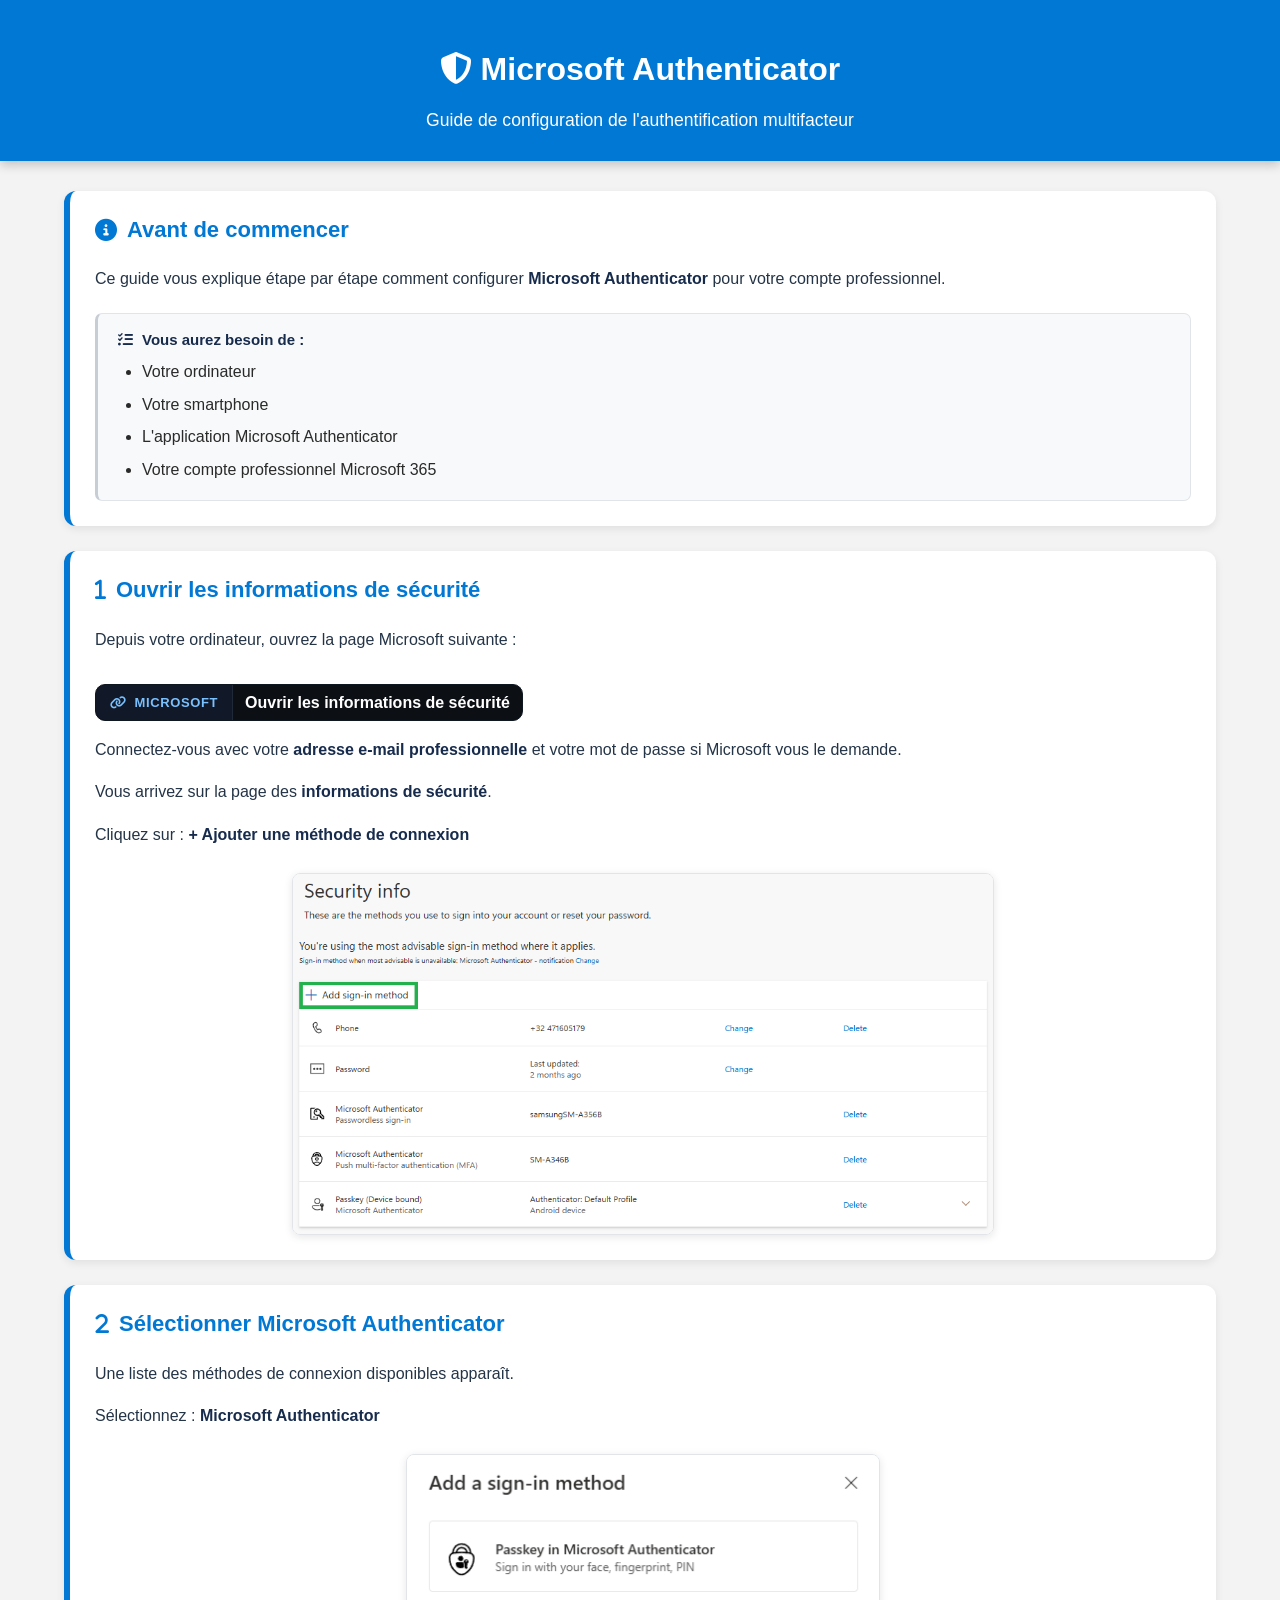
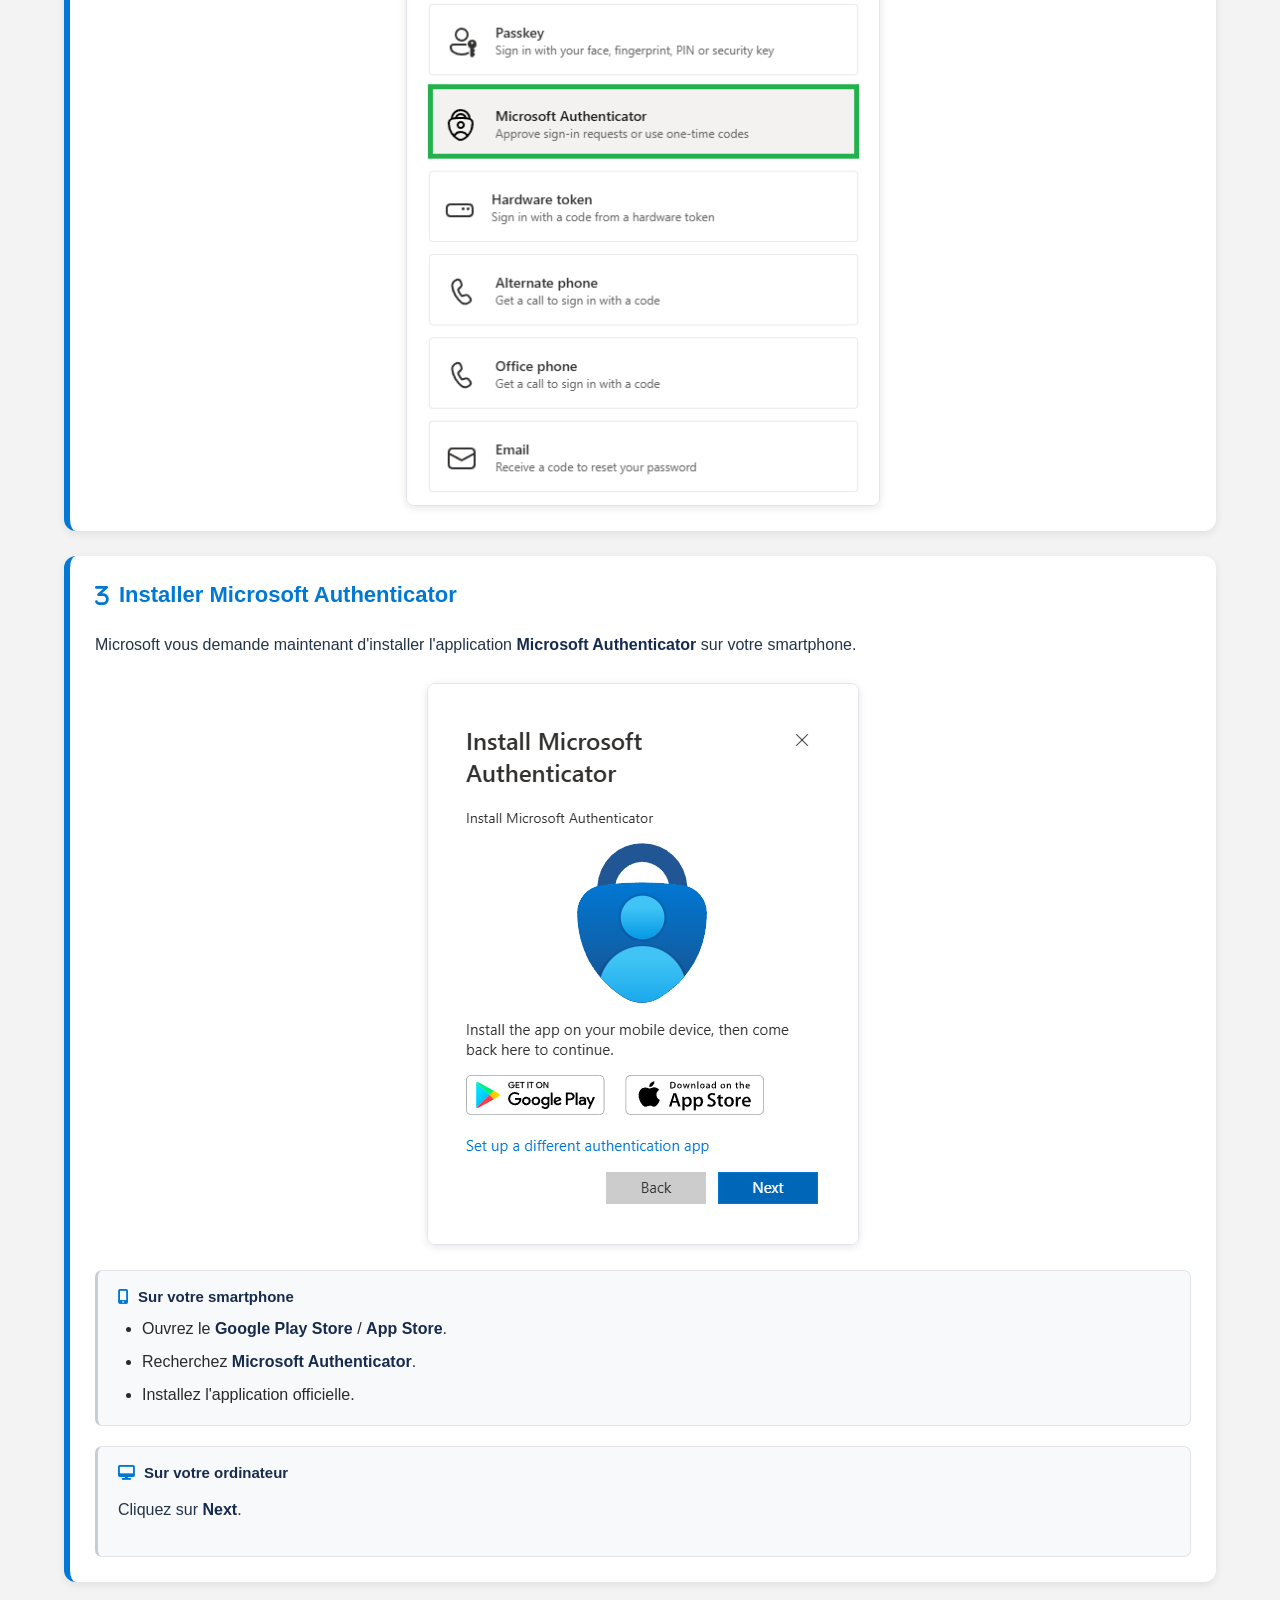
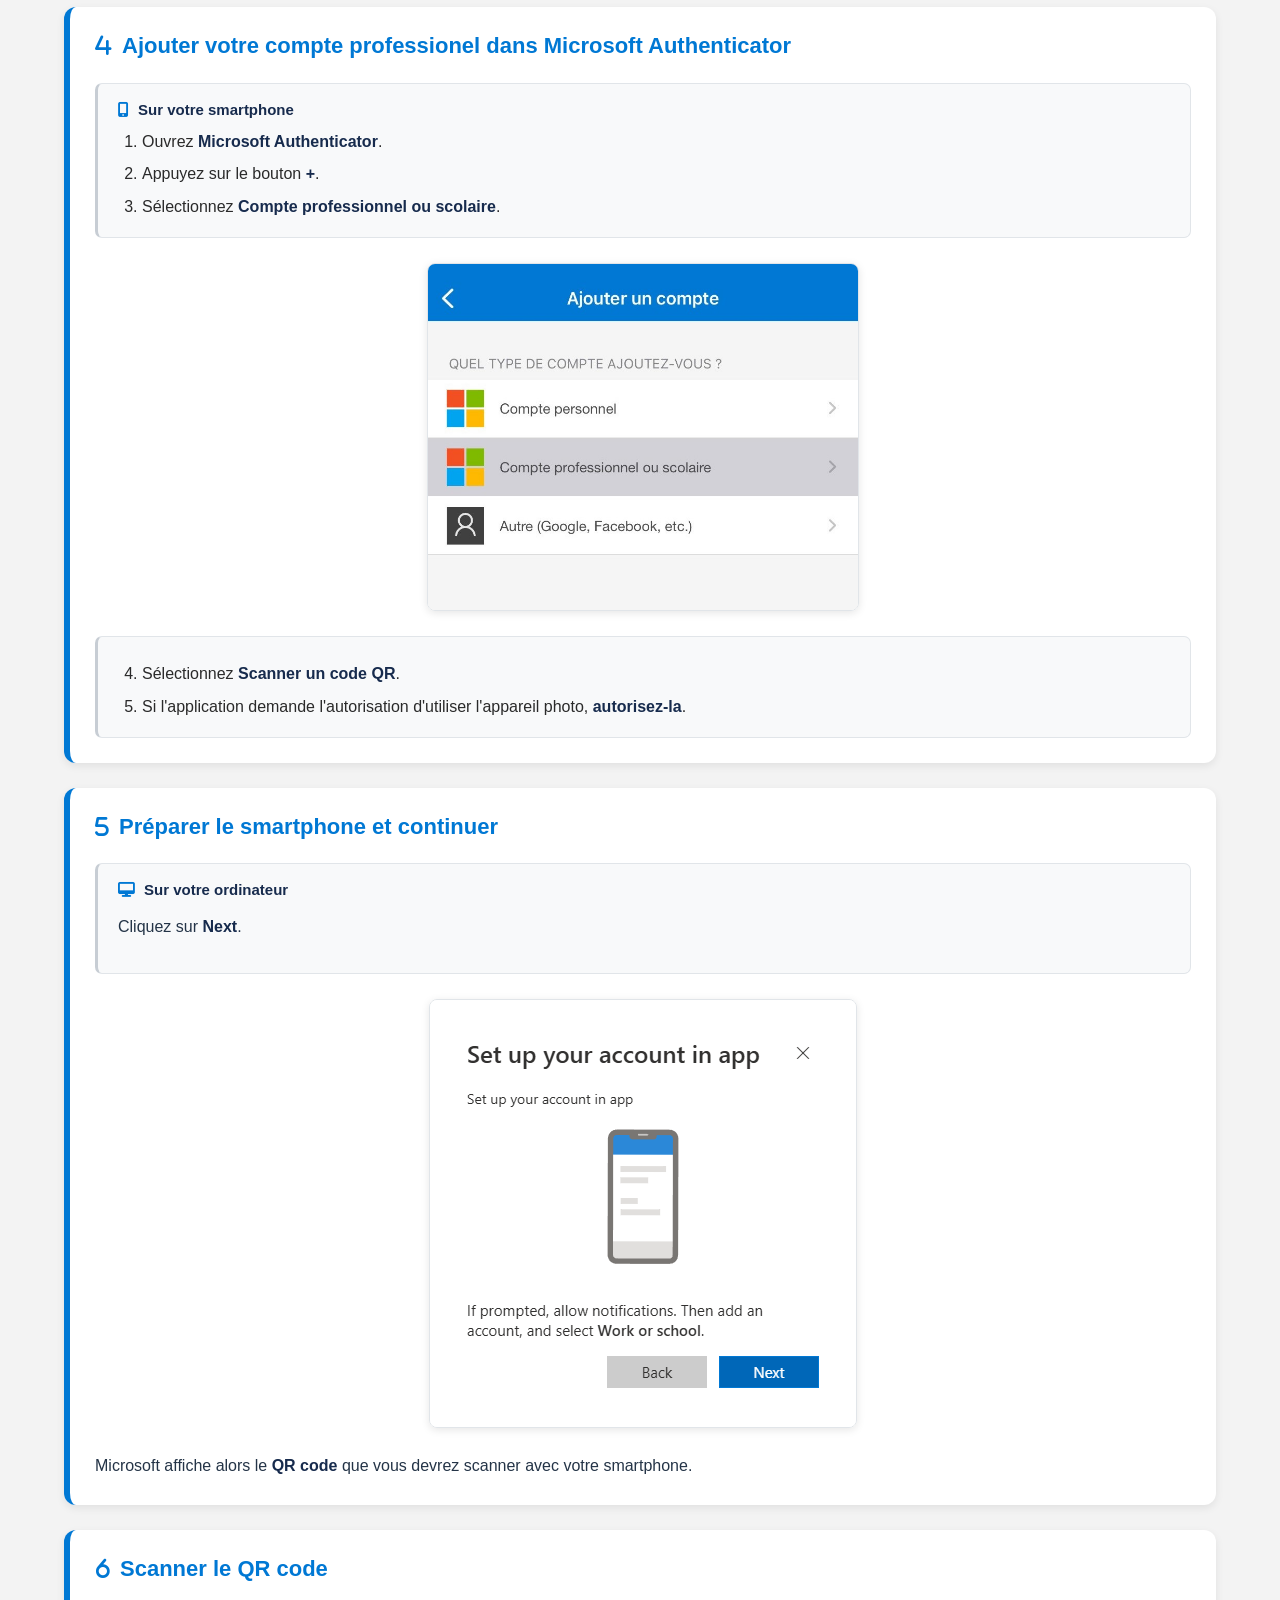
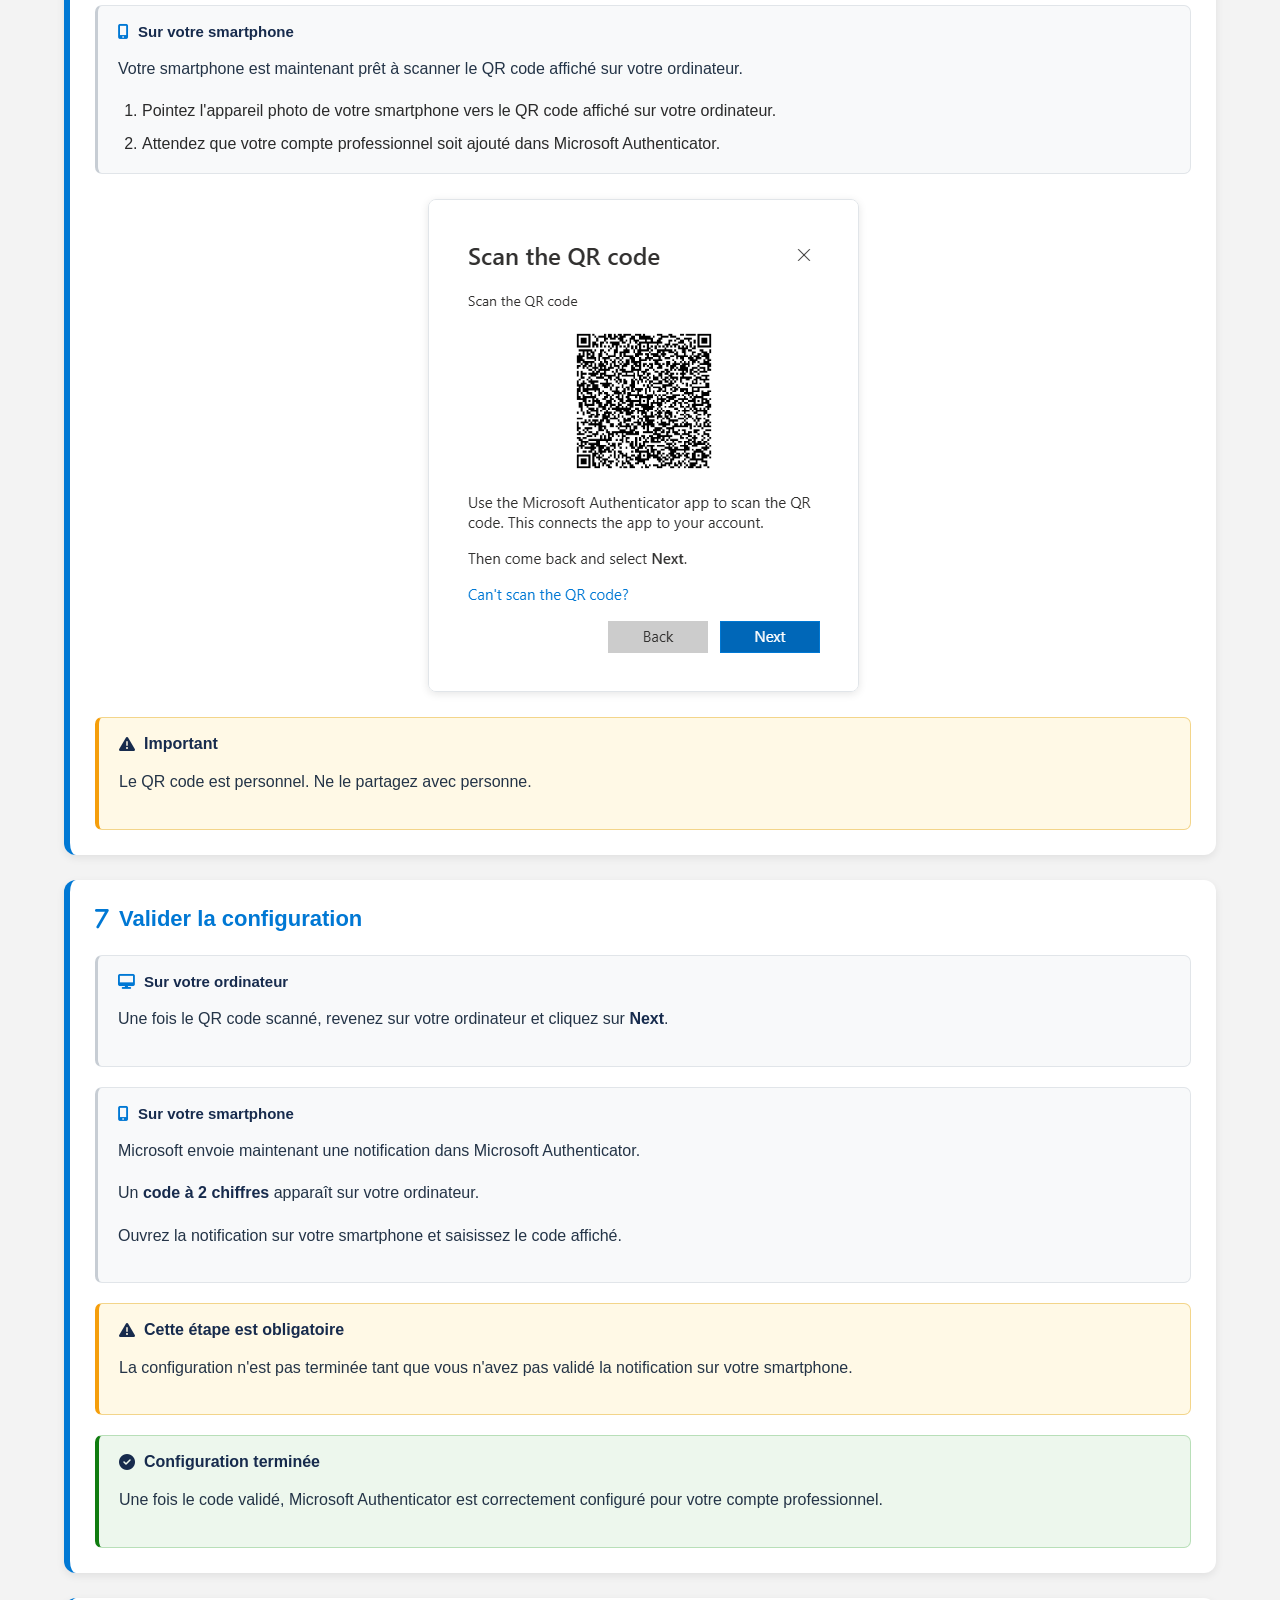
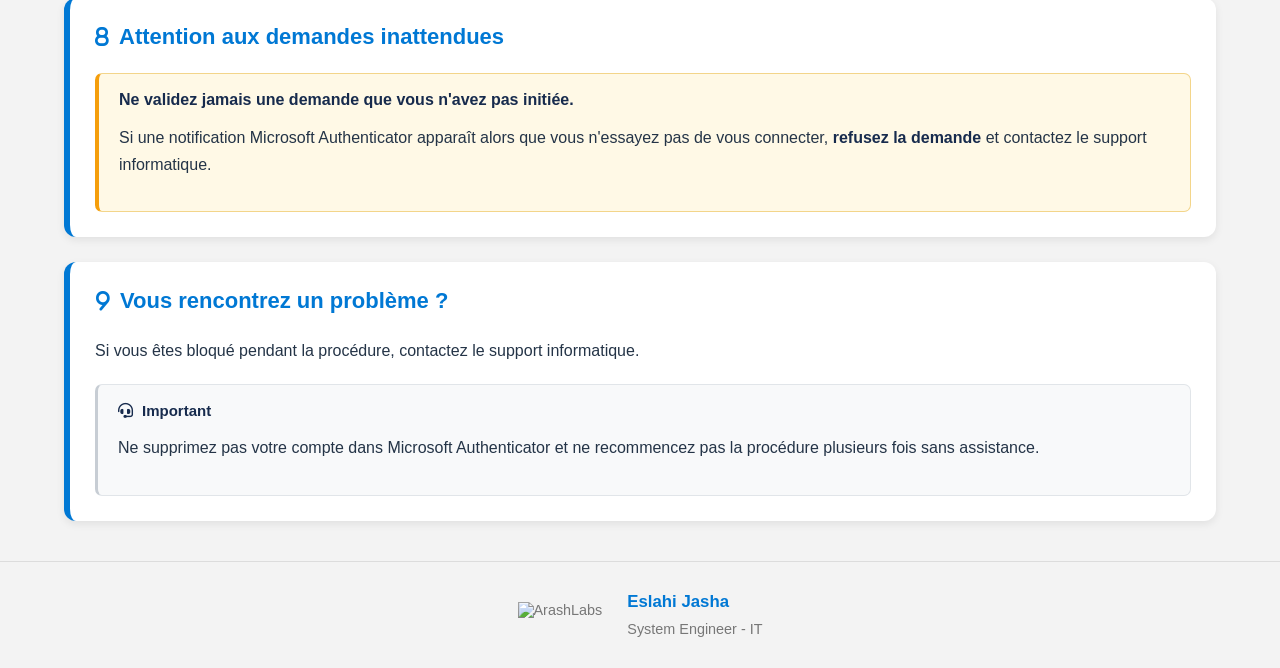
==== microsoft-authenticator/index.html @ 2f85e618 "add microsoft authenticator tutorial" ====
<!DOCTYPE html>
<html lang="fr">

<head>

    <meta charset="UTF-8">
    <meta name="viewport" content="width=device-width, initial-scale=1.0">

    <title>Activer Microsoft Authenticator - ArashLabs Tutorials</title>

    <link rel="icon" type="image/x-icon" href="../favicon.ico">

    <!-- CSS principal situé dans le dossier parent -->
    <link rel="stylesheet" href="../style.css">

    <!-- CSS spécifique à ce tutoriel -->
    <link rel="stylesheet" href="authenticator.css">

    <!-- Font Awesome -->
    <link rel="stylesheet"
          href="https://cdnjs.cloudflare.com/ajax/libs/font-awesome/6.5.2/css/all.min.css">

</head>


<body class="authenticator-page">


<header>

    <h1>
        <i class="fa-solid fa-shield-halved"></i>
        Microsoft Authenticator
    </h1>

    <div class="subtitle">
        Guide de configuration de l'authentification multifacteur
    </div>

</header>


<div class="container">


    <!-- =====================================================
         INTRODUCTION
         ===================================================== -->

    <div class="section">

        <h2>
            <i class="fa-solid fa-circle-info"></i>
            Avant de commencer
        </h2>

        <p>
            Ce guide vous explique étape par étape comment configurer
            <strong>Microsoft Authenticator</strong> pour votre compte
            professionnel.
        </p>

        <div class="info-box">

            <strong>
                <i class="fa-solid fa-list-check"></i>
                Vous aurez besoin de :
            </strong>

            <ul>

                <li>
                    Votre ordinateur
                </li>

                <li>
                    Votre smartphone
                </li>

                <li>
                    L'application Microsoft Authenticator
                </li>

                <li>
                    Votre compte professionnel Microsoft 365
                </li>

            </ul>

        </div>

    </div>


    <!-- =====================================================
         ETAPE 1
         ===================================================== -->

    <div class="section">

        <h2>
            <i class="fa-solid fa-1"></i>
            Ouvrir les informations de sécurité
        </h2>

        <p>
            Depuis votre ordinateur, ouvrez la page Microsoft suivante :
        </p>

        <div class="link-block">

            <div class="link-label">

                <i class="fa-solid fa-link"></i>
                Microsoft

            </div>

            <div class="link-content">

                <a href="https://mysignins.microsoft.com/security-info"
                   target="_blank"
                   rel="noopener noreferrer">

                    <strong>
                        Ouvrir les informations de sécurité
                    </strong>

                </a>

            </div>

        </div>

        <p>
            Connectez-vous avec votre
            <strong>adresse e-mail professionnelle</strong>
            et votre mot de passe si Microsoft vous le demande.
        </p>

        <p>
            Vous arrivez sur la page des
            <strong>informations de sécurité</strong>.
        </p>

        <p>
            Cliquez sur :
            <strong>+ Ajouter une méthode de connexion</strong>
        </p>

        <img
            src="assets/add-sign-in-method.png"
            class="tuto-image tuto-image-wide"
            alt="Page des informations de sécurité Microsoft">

    </div>


    <!-- =====================================================
         ETAPE 2
         ===================================================== -->

    <div class="section">

        <h2>
            <i class="fa-solid fa-2"></i>
            Sélectionner Microsoft Authenticator
        </h2>

        <p>
            Une liste des méthodes de connexion disponibles apparaît.
        </p>

        <p>
            Sélectionnez :
            <strong>Microsoft Authenticator</strong>
        </p>

        <img
            src="assets/choose-add-sign-in-method.png"
            class="tuto-image"
            alt="Choix de Microsoft Authenticator">

    </div>


    <!-- =====================================================
         ETAPE 3
         ===================================================== -->

    <div class="section">

        <h2>
            <i class="fa-solid fa-3"></i>
            Installer Microsoft Authenticator
        </h2>

        <p>
            Microsoft vous demande maintenant d'installer
            l'application <strong>Microsoft Authenticator</strong>
            sur votre smartphone.
        </p>

        <img
            src="assets/install-microsoft-authenticator.png"
            class="tuto-image"
            alt="Installation de Microsoft Authenticator">

        <div class="info-box">

            <strong>
                <i class="fa-solid fa-mobile-screen-button"></i>
                Sur votre smartphone
            </strong>

            <ul>

                <li>
                    Ouvrez le <strong>Google Play Store</strong> / <strong>App Store</strong>.
                </li>

                <li>
                    Recherchez <strong>Microsoft Authenticator</strong>.
                </li>

                <li>
                    Installez l'application officielle.
                </li>

            </ul>

        </div>

        <div class="info-box">

            <strong>
                <i class="fa-solid fa-desktop"></i>
                Sur votre ordinateur
            </strong>

            <p>
                Cliquez sur <strong>Next</strong>.
            </p>

        </div>

    </div>


    <!-- =====================================================
         ETAPE 4
         ===================================================== -->

    <div class="section">

        <h2>
            <i class="fa-solid fa-4"></i>
            Ajouter votre compte professionel dans Microsoft Authenticator
        </h2>


        <div class="info-box">

            <strong>
                <i class="fa-solid fa-mobile-screen-button"></i>
                Sur votre smartphone
            </strong>

            <ol>

                <li>
                    Ouvrez <strong>Microsoft Authenticator</strong>.
                </li>

                <li>
                    Appuyez sur le bouton <strong>+</strong>.
                </li>

                <li>
                    Sélectionnez
                    <strong>Compte professionnel ou scolaire</strong>.
                </li>

            </ol>

        </div>


        <img
            src="assets/add-account.png"
            class="tuto-image tuto-image-account"
            alt="Ajouter un compte dans Microsoft Authenticator">


        <div class="info-box">

            <ol start="4">

                <li>
                    Sélectionnez
                    <strong>Scanner un code QR</strong>.
                </li>

                <li>
                    Si l'application demande l'autorisation d'utiliser
                    l'appareil photo, <strong>autorisez-la</strong>.
                </li>

            </ol>

        </div>

    </div>


    <!-- =====================================================
         ETAPE 5
         ===================================================== -->

    <div class="section">

        <h2>
            <i class="fa-solid fa-5"></i>
            Préparer le smartphone et continuer
        </h2>


        <div class="info-box">

            <strong>
                <i class="fa-solid fa-desktop"></i>
                Sur votre ordinateur
            </strong>

            <p>
                Cliquez sur <strong>Next</strong>.
            </p>

        </div>


        <img
            src="assets/setup-your-account-in-app.png"
            class="tuto-image"
            alt="Préparation du compte dans Microsoft Authenticator">

<p>
                Microsoft affiche alors le
                <strong>QR code</strong> que vous devrez scanner
                avec votre smartphone.
            </p>
        

    </div>


    <!-- =====================================================
         ETAPE 6
         ===================================================== -->

    <div class="section">

        <h2>
            <i class="fa-solid fa-6"></i>
            Scanner le QR code
        </h2>


        <div class="info-box">

            <strong>
                <i class="fa-solid fa-mobile-screen-button"></i>
                Sur votre smartphone
            </strong>

            <p>
                Votre smartphone est maintenant prêt à scanner le
                QR code affiché sur votre ordinateur.
            </p>

            <ol>

                <li>
                    Pointez l'appareil photo de votre smartphone vers
                    le QR code affiché sur votre ordinateur.
                </li>

                <li>
                    Attendez que votre compte professionnel soit ajouté
                    dans Microsoft Authenticator.
                </li>

            </ol>

        </div>


        <img
            src="assets/scan-qr-code.png"
            class="tuto-image"
            alt="Scanner le QR code avec Microsoft Authenticator">


        <div class="warning-box">

            <strong>
                <i class="fa-solid fa-triangle-exclamation"></i>
                Important
            </strong>

            <p>
                Le QR code est personnel. Ne le partagez avec personne.
            </p>

        </div>

    </div>


    <!-- =====================================================
         ETAPE 7
         ===================================================== -->

    <div class="section">

        <h2>
            <i class="fa-solid fa-7"></i>
            Valider la configuration
        </h2>


        <div class="info-box">

            <strong>
                <i class="fa-solid fa-desktop"></i>
                Sur votre ordinateur
            </strong>

            <p>
                Une fois le QR code scanné, revenez sur votre ordinateur
                et cliquez sur <strong>Next</strong>.
            </p>

        </div>


        <div class="info-box">

            <strong>
                <i class="fa-solid fa-mobile-screen-button"></i>
                Sur votre smartphone
            </strong>

            <p>
                Microsoft envoie maintenant une notification
                dans Microsoft Authenticator.
            </p>

            <p>
                Un <strong>code à 2 chiffres</strong> apparaît sur
                votre ordinateur.
            </p>

            <p>
                Ouvrez la notification sur votre smartphone et
                saisissez le code affiché.
            </p>

        </div>


        <div class="warning-box">

            <strong>
                <i class="fa-solid fa-triangle-exclamation"></i>
                Cette étape est obligatoire
            </strong>

            <p>
                La configuration n'est pas terminée tant que vous
                n'avez pas validé la notification sur votre smartphone.
            </p>

        </div>


        <div class="success-box">

            <strong>
                <i class="fa-solid fa-circle-check"></i>
                Configuration terminée
            </strong>

            <p>
                Une fois le code validé, Microsoft Authenticator est
                correctement configuré pour votre compte professionnel.
            </p>

        </div>

    </div>


    <!-- =====================================================
         ETAPE 8
         ===================================================== -->

    <div class="section">

        <h2>
            <i class="fa-solid fa-8"></i>
            Attention aux demandes inattendues
        </h2>

        <div class="warning-box">

            <strong>
                Ne validez jamais une demande que vous n'avez pas initiée.
            </strong>

            <p>
                Si une notification Microsoft Authenticator apparaît
                alors que vous n'essayez pas de vous connecter,
                <strong>refusez la demande</strong> et contactez
                le support informatique.
            </p>

        </div>

    </div>


    <!-- =====================================================
         ETAPE 9
         ===================================================== -->

    <div class="section">

        <h2>
            <i class="fa-solid fa-9"></i>
            Vous rencontrez un problème ?
        </h2>

        <p>
            Si vous êtes bloqué pendant la procédure, contactez
            le support informatique.
        </p>

        <div class="info-box">

            <strong>
                <i class="fa-solid fa-headset"></i>
                Important
            </strong>

            <p>
                Ne supprimez pas votre compte dans Microsoft Authenticator
                et ne recommencez pas la procédure plusieurs fois sans
                assistance.
            </p>

        </div>

    </div>


</div>


<!-- =====================================================
     FOOTER
     ===================================================== -->

<footer class="footer-orbid">

    <div class="footer-content">

        <img
            src="../../arashlabs.png"
            class="footer-logo"
            alt="ArashLabs">

        <div class="footer-right">

            <div class="footer-name">
                <strong>Eslahi Jasha</strong>
            </div>

            <div>
                System Engineer - IT
            </div>

        </div>

    </div>

</footer>


<!-- JS situé dans le dossier parent -->
<script src="../theme.js"></script>

</body>

</html>
---- style.css ----
:root{
    --bg: #0f172a;
    --surface: #1e293b;
    --surface-hover: #334155;
    --text: #f8fafc;
    --text-secondary: #cbd5e1;
    --border: #475569;
    --accent: #3b82f6;
}

[data-theme="light"]{
    --bg: #f8fafc;
    --surface: #ffffff;
    --surface-hover: #f1f5f9;
    --text: #0f172a;
    --text-secondary: #475569;
    --border: #cbd5e1;
    --accent: #2563eb;
}

body{
    background: var(--bg);
    color: var(--text);
}

.card{
    background: var(--surface);
    border: 1px solid var(--border);
}

.card:hover{
    background: var(--surface-hover);
}

p{
    color: var(--text-secondary);
}

.theme-toggle{
    position: fixed;
    top: 20px;
    right: 20px;
    width: 50px;
    height: 50px;
    border-radius: 50%;
    border: 1px solid var(--border);
    background: var(--surface);
    color: var(--text);
    cursor: pointer;
    z-index: 9999;
    font-size: 20px;
}

/* ============================================================
   ✅ BASE LAYOUT (TON CODE D'ORIGINE – NON MODIFIÉ)
   ============================================================ */

body {
    margin: 0;
    background: #f3f3f3;
    font-family: 'Segoe UI', Tahoma, sans-serif;
    color: #2a2a2a;
}

header {
    background: #0078D4;
    padding: 30px;
    color: white;
    text-align: center;
    box-shadow: 0 4px 10px rgba(0,0,0,0.2);
}

.subtitle {
    font-size: 1.1rem;
    margin-top: 10px;
}

.container {
    width: 90%;
    max-width: 1200px;
    margin: 30px auto;
}

.section {
    background: white;
    border-radius: 12px;
    padding: 25px;
    margin-bottom: 25px;
    box-shadow: 0 3px 8px rgba(0,0,0,0.08);
    border-left: 6px solid #0078D4;
}

.section h2 {
    font-size: 1.5rem;
    margin-top: 0;
    color: #0078D4;
    display: flex;
    align-items: center;
}

.section h2 i {
    margin-right: 10px;
}

.action-bar {
    display: flex;
    gap: 15px;
    margin-bottom: 25px;
}

.btn {
    padding: 12px 20px;
    border-radius: 6px;
    cursor: pointer;
    border: none;
    font-size: 1rem;
    display: flex;
    align-items: center;
    gap: 8px;
}

.btn.primary {
    background: #0078D4;
    color: white;
}

.btn.secondary {
    background: #ddd;
    color: #333;
}

#clientNameError {
    color: #c62828;
    font-weight: bold;
    display: none;
    margin-top: 8px;
}

#stafferNameError {
    color: #c62828;
    font-weight: bold;
    display: none;
    margin-top: 8px;
}

.form-input {
    padding: 10px;
    width: 100%;
    max-width: 350px;
    margin-top: 8px;
    font-size: 1rem;
    border-radius: 6px;
    border: 1px solid #aaa;
    box-sizing: border-box;
}


footer {
    text-align: center;
    padding: 20px;
    color: #777;
    font-size: .9rem;
}

.section label {
    display: block;
    margin-top: 15px;
}


/* ============================================================
   ✅ TITRES DES COLONNES – OK / WARNING / NOK
   ============================================================ */

.column-header {
    display: grid;
    grid-template-columns: 1fr 90px 90px 90px;
    padding: 10px 0;
    font-weight: bold;
    color: #0078D4;
    margin-bottom: 10px;
}

/* CHECK */
.column-header .col-item {
    text-align: left;
    padding-left: 5px;
}

/* OK */
.column-header .col-done {
    text-align: center;
}

/* WARNING */
.column-header .col-warning {
    text-align: center;
    color: #f9a825;
    font-size: 1.1rem;
}

/* NOK */
.column-header .col-not {
    text-align: center;
}

/* ============================================================
   ✅ CHECK LABEL – TUTO LINK (FLUENT / AZURE STYLE)
   ============================================================ */

.item-tuto {
    color: inherit;              
    text-decoration: none;       
    cursor: default;             
    position: relative;
    transition: color 0.15s ease;
    user-select: none;
}

/* Hover discret (découverte) */
.item-row:hover .item-tuto {
    color: #0078D4;              
    cursor: pointer;
}

/* Indicateur subtil (ligne fine, pas un underline HTML) */
.item-tuto::after {
    content: "";
    position: absolute;
    left: 0;
    bottom: -2px;
    width: 0;
    height: 2px;
    background: #0078D4;
    transition: width 0.2s ease;
}

.item-row:hover .item-tuto::after {
    width: 100%;
}

/* Focus clavier (accessibilité pro) */
.item-tuto:focus-visible {
    outline: none;
    box-shadow: 0 0 0 2px rgba(0,120,212,0.35);
    border-radius: 2px;
}

.item-tuto::before {
    content: "📚";
    font-size: 0.9em;
    margin-right: 6px;
    opacity: 0;
    transition: opacity 0.15s ease;
}

.item-row:hover .item-tuto::before {
    opacity: 0.6;
}

/* ============================================================
   ✅ STRUCTURE DES LIGNES / ITEMS
   ============================================================ */

.checklist {
    list-style: none;
    padding-left: 0;
    margin: 0;
}

.item-row {
    display: grid;
    grid-template-columns: 1fr 90px 90px 90px;
    align-items: center;
    padding: 8px 0;
    border-bottom: 1px solid #e5e5e5;
}

.item-row .choice {
    display: flex;
    justify-content: center; /* ✅ centre parfaitement la case dans sa colonne */
}

.item-label {
    font-size: 1rem;
    padding-right: 10px;
}


/* ============================================================
   ✅ STYLE DES CASES (DONE / NOT DONE / N/A)
   ============================================================ */

.item-choices {
    display: contents; /* permet de rester aligné en colonnes */
}

.choice {
    display: flex;
    justify-content: center;
}

.choice input {
    display: none;
}

/* La case visuelle */
.chk {
    width: 24px;
    height: 24px;
    display: flex;
    align-items: center;
    justify-content: center;
    border: 2px solid #666;
    border-radius: 6px;
    font-weight: bold;
    font-size: 1.2rem;
    color: transparent;
    cursor: pointer;
    transition: 0.15s;
}

/* ✅ DONE = VERT */
.chk.done {
    border-color: #2e7d3234;
}

input:checked + .done {
    background: #2e7d32;
    border-color: #2e7d32;
    color: white;
}
.done::before {
    content: "✓";
}

/* ( ! ) WARNING  */
.chk.warn {
    border-color: #f9a82536;
}
.chk.warn::before {
    content: "!";
}

/* ❌ NOT DONE = ROUGE */
.chk.notdone {
    border-color: #c6282827;
}

input:checked + .notdone {
    background: #c62828;
    border-color: #c62828;
    color: white;
}
.notdone::before {
    content: "✗";
}

/* ➖ N/A = GRIS */
input:checked + .na {
    background: #546e7a;
    border-color: #546e7a;
    color: white;
}
.na::before {
    content: "-";
}

/* Hover pro */
.chk:hover {
    border-color: #0078D4;
}



/* ACTIVE STATES */
input:checked + .warn {
    background: #f9a825;
    border-color: #f9a825;
    color: white;
}

/* scale letter when active */
input:checked + .chk {
    font-size: 1.4rem;
}

/* ============================================================
   ✅ VIRTUAL MACHINES – REWRITE CLEAN & ALIGNÉ
   ============================================================ */

.vm-table {
    margin-top: 15px;
}

/* ===== GRID COMMUN (HEADER + ROWS) ===== */
.vm-header,
.vm-row {
    display: grid;
    grid-template-columns: 50px 180px repeat(7, 1fr);
    align-items: center;
}

/* ===== HEADER ===== */
.vm-header {
    background: #0078D4;
    color: #fff;
    font-weight: bold;
    padding: 12px 0;
    border-radius: 6px;
    text-align: center;
}

/* cellules header */
.vm-header > .vm-col {
    display: flex;
    align-items: center;
    justify-content: center;
}

.vm-header .vm-col.vm-name {
    justify-content: flex-start;
    padding-left: 12px;
}

/* ===== ROW ===== */
.vm-row {
    padding: 10px 0;
    border-bottom: 1px solid #e5e5e5;
}

/* force TOUTES les cellules row à s’aligner pareil */
.vm-row > div {
    display: flex;
    align-items: center;
    justify-content: center;
}

/* ===== ACTIONS ===== */
.vm-actions {
    justify-content: center;
}

.vm-delete {
    display: flex;
    align-items: center;
    justify-content: center;
    color: #c62828;
    cursor: pointer;
    opacity: 0.6;
    line-height: 1;
}

.vm-delete:hover {
    opacity: 1;
}

/* ===== VM NAME ===== */
.vm-name {
    justify-content: flex-start;
    padding-left: 12px;
    font-weight: 500;
}

.vm-name-input {
    height: 32px;
    width: 100%;
    max-width: 160px;
    padding: 6px 8px;
    font-size: 0.95rem;
    border-radius: 6px;
    border: 1px solid #aaa;
    box-sizing: border-box;
    margin: 0;
    line-height: normal;
    vertical-align: middle;
}

.vm-name-input:focus {
    outline: none;
    border-color: #0078D4;
    box-shadow: 0 0 0 1px rgba(0,120,212,0.4);
}

/* ===== CELLS (CHECKS) ===== */
.vm-cells {
    display: flex;
    align-items: center;
    justify-content: center;
    gap: 10px;
}

.vm-cells input {
    display: none;
}

.vm-name-input:invalid {
    border-color: #c62828;
    box-shadow: 0 0 0 2px rgba(198,40,40,0.25);
}

/* ============================================================
   ✅ BUTTON HOVER – MICROSOFT FLUENT STYLE (2026)
   ============================================================ */

.btn {
    transition:
        background-color 0.2s ease,
        box-shadow 0.2s ease,
        transform 0.15s ease,
        filter 0.15s ease;
}

/* ===== PRIMARY BUTTON ===== */
.btn.primary:hover {
    background: #1084e8; /* bleu Microsoft plus clair */
    box-shadow: 0 6px 16px rgba(0, 120, 212, 0.35);
    transform: translateY(-1px);
}

.btn.primary:active {
    transform: translateY(0);
    box-shadow: 0 3px 8px rgba(0, 120, 212, 0.3);
    filter: brightness(0.95);
}

/* ===== SECONDARY BUTTONS ===== */
.btn.secondary:hover {
    background: #e6e6e6;
    box-shadow: 0 4px 12px rgba(0,0,0,0.15);
    transform: translateY(-1px);
}

.btn.secondary:active {
    transform: translateY(0);
    box-shadow: 0 2px 6px rgba(0,0,0,0.12);
    filter: brightness(0.97);
}

/* ===== ICON SMOOTH MOVE ===== */
.btn i {
    transition: transform 0.2s ease;
}

.btn:hover i {
    transform: translateY(-1px);
    backdrop-filter: blur(2px);
}

/* ===== ACCESSIBILITY / KEYBOARD ===== */
.btn:focus-visible {
    outline: none;
    box-shadow: 0 0 0 3px rgba(0,120,212,0.35);
}

/* ============================================================
   ✅ ENGINEER COMMENTS – TEXTAREA PROPRE & RÉACTIVE
   ============================================================ */


#comments {
    width: 100%;
    height: 200px;
    resize: vertical;
    max-width: 100%;
    box-sizing: border-box;
}

/* ============================================================
   ✅ MODE PRINT (PDF)
   ============================================================ */

@media print {

    body {
        background: white !important;
        -webkit-print-color-adjust: exact;
        color-adjust: exact;
    }

    .action-bar {
        display: none !important;
    }

    footer {
        position: relative;
        margin-top: 40px;
    }

    .section {
        page-break-inside: avoid;
    }

    #comments {
        overflow: visible !important;
        height: auto !important;
    }
}

/* ============================================================
   ✅ DATE – Fluent UI (Microsoft 365 / Windows 11 – 2026)
   ============================================================ */

/* Wrapper : alignement champ + action secondaire */
.date-wrapper {
    display: inline-flex;
    align-items: center;
    gap: 6px;
}

/* === Date input (natif, propre, Fluent) === */
.date-input {
    appearance: none;
    -webkit-appearance: none;

    font-family: "Segoe UI Variable", "Segoe UI", system-ui, sans-serif;
    font-size: 14px;
    line-height: 20px;

    height: 32px;
    padding: 0 10px;

    color: #1f1f1f;
    background-color: #ffffff;

    border: 1px solid #d1d1d1;
    border-radius: 6px;

    box-sizing: border-box;

    transition:
        background-color 120ms ease-out,
        border-color 120ms ease-out,
        box-shadow 120ms ease-out;
}

/* Hover — discret */
.date-input:hover {
    background-color: #fafafa;
    border-color: #b3b3b3;
}

/* Focus — accent Fluent */
.date-input:focus {
    outline: none;
    border-color: #0f6cbd; /* Microsoft accent blue */
    box-shadow: 0 0 0 1px rgba(15, 108, 189, 0.9);
}

/* Disabled — conforme Microsoft */
.date-input:disabled {
    background-color: #f3f3f3;
    color: #9e9e9e;
    border-color: #e0e0e0;
    cursor: not-allowed;
}

/* === Bouton Today (secondary command Fluent) === */
.today-btn {
    font-family: "Segoe UI Variable", "Segoe UI", system-ui, sans-serif;
    font-size: 12px;

    height: 32px;
    padding: 0 10px;

    color: #0f6cbd;
    background-color: transparent;

    border: 1px solid transparent;
    border-radius: 6px;

    cursor: pointer;

    transition:
        background-color 120ms ease-out,
        border-color 120ms ease-out;
}

/* Hover — highlight léger */
.today-btn:hover {
    background-color: rgba(15, 108, 189, 0.08);
    border-color: rgba(15, 108, 189, 0.35);
}

/* Active — feedback subtil */
.today-btn:active {
    background-color: rgba(15, 108, 189, 0.15);
}

/* ============================================================
   ✅ VM TEMPLATE HIDDEN
   ============================================================ */

.vm-template {
    display: none !important;
}

/* ============================================================
   ✅ COMMAND BLOCKS (CMD / POWERSHELL / BASH)
   ============================================================ */

.code-block{
    display:inline-flex;
    align-items:center;

    margin-top:15px;
    margin-bottom:20px;

    border-radius:10px;
    overflow:hidden;

    border:1px solid #0f1720;
    background:#0c0f14;

    max-width:100%;

    box-shadow:
        0 4px 14px rgba(0,0,0,0.28),
        inset 0 1px 0 rgba(255,255,255,0.02);
}

/* ===== LEFT LABEL ===== */

.code-header{
    display:flex;
    align-items:center;
    gap:8px;

    padding:10px 14px;

    background:#111827;
    border-right:1px solid #1f2937;

    flex-shrink:0;
}

/* ===== CMD ===== */

.code-language{
    color:#79c0ff;
    font-size:13px;
    font-weight:700;

    text-transform:uppercase;
    letter-spacing:0.6px;
}

/* ===== COMMAND CONTENT ===== */

.code-content{
    display:flex;
    align-items:center;
    gap:12px;

    padding:8px 12px;

    background:#0c0f14;
}

.code-content pre{
    margin:0;

    color:#e6edf3;
    font-size:14px;
    line-height:1.5;
    font-family:Consolas, "Cascadia Code", monospace;

    white-space:pre-wrap;
    word-break:break-word;
}

/* ===== COPY BUTTON ===== */

.copy-btn{
    background:#1f6feb;
    color:white;

    border:none;
    border-radius:6px;

    padding:6px 12px;

    cursor:pointer;

    font-size:13px;
    font-weight:600;

    transition:
        background 0.15s ease,
        transform 0.15s ease,
        box-shadow 0.15s ease;

    box-shadow:0 2px 6px rgba(0,0,0,0.25);
}

.copy-btn:hover{
    background:#388bfd;
    transform:translateY(-1px);
}

.copy-btn:active{
    transform:translateY(0);
}

/* ============================================================
   ✅ POWERSHELL COLORS
   ============================================================ */

/* Commandlets / executable */
.ps-command{
    color:#4fc1ff;
}

/* Variables */
.ps-variable{
    color:#ffb86b;
}

/* Properties / parameters */
.ps-property{
    color:#c792ea;
}

/* Numbers / IP / ports */
.ps-number{
    color:#79c0ff;
}

/* Strings */
.ps-string{
    color:#98ec65;
}

/* Operators / symbols */
.ps-operator{
    color:#e6edf3;
}

/* Comments */
.ps-comment{
    color:#6a9955;
    font-style:italic;
}

/* ============================================================
   ✅ INLINE SMALL BLOCKS
   ============================================================ */

.code-inline{
    display:inline-flex;
    align-items:center;
}

/* ============================================================
   ✅ LINK BLOCK
   ============================================================ */

.link-block{
    display:inline-flex;
    align-items:center;

    margin-top:15px;

    border-radius:10px;
    overflow:hidden;

    border:1px solid #0f1720;
    background:#0c0f14;

    max-width:100%;
}

.link-label{
    display:flex;
    align-items:center;
    gap:8px;

    padding:10px 14px;

    background:#111827;
    border-right:1px solid #1f2937;

    color:#79c0ff;
    font-size:13px;
    font-weight:700;

    text-transform:uppercase;
    letter-spacing:0.6px;
}

.link-content{
    display:flex;
    align-items:center;
    gap:12px;

    padding:8px 12px;
}

.link-content pre{
    margin:0;

    color:#e6edf3;
    font-size:14px;
    line-height:1.5;
    font-family:Consolas, "Cascadia Code", monospace;

    white-space:pre-wrap;
    word-break:break-word;
}

/* ============================================================
   ✅ Engineer Comments
   ============================================================ */

.comments-box {
    width: 100%;
    min-height: 250px;
    height: auto;

    border: 1px solid #d6d6d6;
    border-radius: 8px;

    padding: 15px;

    background: white;

    font-family: Consolas, monospace;
    font-size: 14px;
    line-height: 1.5;

    white-space: pre-wrap;
    overflow-wrap: break-word;

    overflow: hidden;

    box-sizing: border-box;
}

/* ============================================================
   ✅ TUTORIEL SHAREPOINT
   ============================================================ */

.tuto-image{
    width:100%;
    border-radius:8px;
    border:1px solid #dcdcdc;
    margin-top:15px;
    box-shadow:0 4px 10px rgba(0,0,0,.10);
}

.tuto-image:hover{
    box-shadow:0 8px 20px rgba(0,0,0,.15);
}

.info-box{
    background:#eef7ff;
    border-left:5px solid #0078D4;
    padding:15px;
    border-radius:8px;
    margin-top:15px;
}

.success-box{
    background:#f0fff4;
    border-left:5px solid #2e7d32;
    padding:15px;
    border-radius:8px;
    margin-top:15px;
}

.warning-box{
    background:#fff8e1;
    border-left:5px solid #f9a825;
    padding:15px;
    border-radius:8px;
    margin-top:15px;
}

.footer-logo{
    max-height:70px;
    margin-bottom:10px;
}

@media print{

    .tuto-image{
        box-shadow:none;
    }

}

.footer-orbid{

    display:flex;
    justify-content:center;

    padding:25px 0;

    margin-top:40px;

    border-top:1px solid #dcdcdc;
}

.footer-content{

    display:flex;
    align-items:center;

    gap:25px;
}

.footer-logo{
    max-height:80px;
    width:auto;
}

.footer-right{

    text-align:left;
    line-height:1.8;
}

.footer-name{
    font-size:1.05rem;
    color:#0078D4;
}

.footer-copy{
    color:#888;
}

@media(max-width:768px){

    .footer-content{
        flex-direction:column;
        text-align:center;
    }

    .footer-right{
        text-align:center;
    }

}
---- microsoft-authenticator/authenticator.css ----
/* =========================================================
   Microsoft Authenticator Tutorial
   CSS spécifique à ce tutoriel
   ========================================================= */


/* =========================================================
   IMAGES
   ========================================================= */

.authenticator-page .tuto-image {
    display: block;
    width: auto;
    max-width: 500px;
    max-height: 650px;
    height: auto;

    margin: 25px auto;

    border: 1px solid #e1e5e9;
    border-radius: 8px;

    box-shadow: 0 2px 8px rgba(0, 0, 0, 0.10);

    object-fit: contain;
}


/* Images larges */

.authenticator-page .tuto-image-wide {
    display: block;
    width: auto;
    max-width: 700px;
    max-height: 650px;
    height: auto;

    margin: 25px auto;

    border: 1px solid #e1e5e9;
    border-radius: 8px;

    box-shadow: 0 2px 8px rgba(0, 0, 0, 0.10);

    object-fit: contain;
}


/* Capture "Ajouter un compte"
   Format vertical : légèrement plus petite */

.authenticator-page .tuto-image-account {
    display: block;
    width: auto;
    max-width: 430px;
    max-height: 650px;
    height: auto;

    margin: 25px auto;

    border: 1px solid #e1e5e9;
    border-radius: 8px;

    box-shadow: 0 2px 8px rgba(0, 0, 0, 0.10);

    object-fit: contain;
}


/* =========================================================
   BLOCS D'INSTRUCTIONS
   ========================================================= */

.authenticator-page .info-box {
    background: #f8f9fa;

    border: 1px solid #e1e5e9;
    border-left: 3px solid #c7cdd4;

    border-radius: 7px;

    padding: 17px 20px;
    margin: 20px 0;
}


/* Titre des blocs ordinateur / smartphone */

.authenticator-page .info-box > strong {
    display: flex;
    align-items: center;
    gap: 9px;

    color: #263238;

    margin-bottom: 12px;

    font-size: 15px;
}


/* =========================================================
   ICONES ORDINATEUR / SMARTPHONE
   ========================================================= */

.authenticator-page .info-box .fa-desktop,
.authenticator-page .info-box .fa-mobile-screen-button,
.authenticator-page .info-box .fa-mobile-screen {
    color: #0078d4;
}


/* =========================================================
   LISTES
   ========================================================= */

.authenticator-page .info-box ol,
.authenticator-page .info-box ul {
    margin-top: 8px;
    margin-bottom: 0;
    padding-left: 24px;
}

.authenticator-page .info-box li {
    margin-bottom: 8px;
    line-height: 1.55;
}

.authenticator-page .info-box li:last-child {
    margin-bottom: 0;
}


/* =========================================================
   WARNING
   ========================================================= */

.authenticator-page .warning-box {
    background: #fff9e6;

    border: 1px solid #f3d58a;
    border-left: 4px solid #f59e0b;

    border-radius: 7px;

    padding: 17px 20px;
    margin: 20px 0;
}

.authenticator-page .warning-box > strong {
    display: flex;
    align-items: center;
    gap: 9px;

    color: #6b4f00;

    margin-bottom: 10px;
}


/* =========================================================
   SUCCESS
   ========================================================= */

.authenticator-page .success-box {
    background: #edf7ed;

    border: 1px solid #b8dfb8;
    border-left: 4px solid #107c10;

    border-radius: 7px;

    padding: 17px 20px;
    margin: 20px 0;
}

.authenticator-page .success-box > strong {
    display: flex;
    align-items: center;
    gap: 9px;

    color: #146b14;

    margin-bottom: 10px;
}

/* =========================================================
   TEXTE
   ========================================================= */

.authenticator-page .section p {
    color: #243447;
    line-height: 1.65;
}

.authenticator-page .section strong {
    color: #172b4d;
}


/* =========================================================
   TITRES DES ETAPES
   ========================================================= */

.authenticator-page .section h2 {
    color: #0078d4;

    margin-top: 0;
    margin-bottom: 22px;

    font-size: 22px;
    line-height: 1.3;
}


/* =========================================================
   ESPACEMENT
   ========================================================= */

.authenticator-page .section > :last-child {
    margin-bottom: 0;
}


/* =========================================================
   MOBILE
   ========================================================= */

@media (max-width: 850px) {

    .authenticator-page .tuto-image,
    .authenticator-page .tuto-image-wide,
    .authenticator-page .tuto-image-account {
        width: auto;
        max-width: 100%;
        max-height: 600px;
        height: auto;
    }

    .authenticator-page .section {
        padding: 22px 18px;
    }

    .authenticator-page .section h2 {
        font-size: 19px;
    }

    .authenticator-page .info-box,
    .authenticator-page .warning-box,
    .authenticator-page .success-box {
        padding: 15px;
    }
}

/* =========================================================
   LIEN MICROSOFT
   Correction de visibilité du texte
   ========================================================= */

.authenticator-page .link-content a,
.authenticator-page .link-content a strong {
    color: #ffffff !important;
    text-decoration: none;
}

.authenticator-page .link-content a:hover,
.authenticator-page .link-content a:hover strong {
    color: #ffffff !important;
    text-decoration: underline;
}
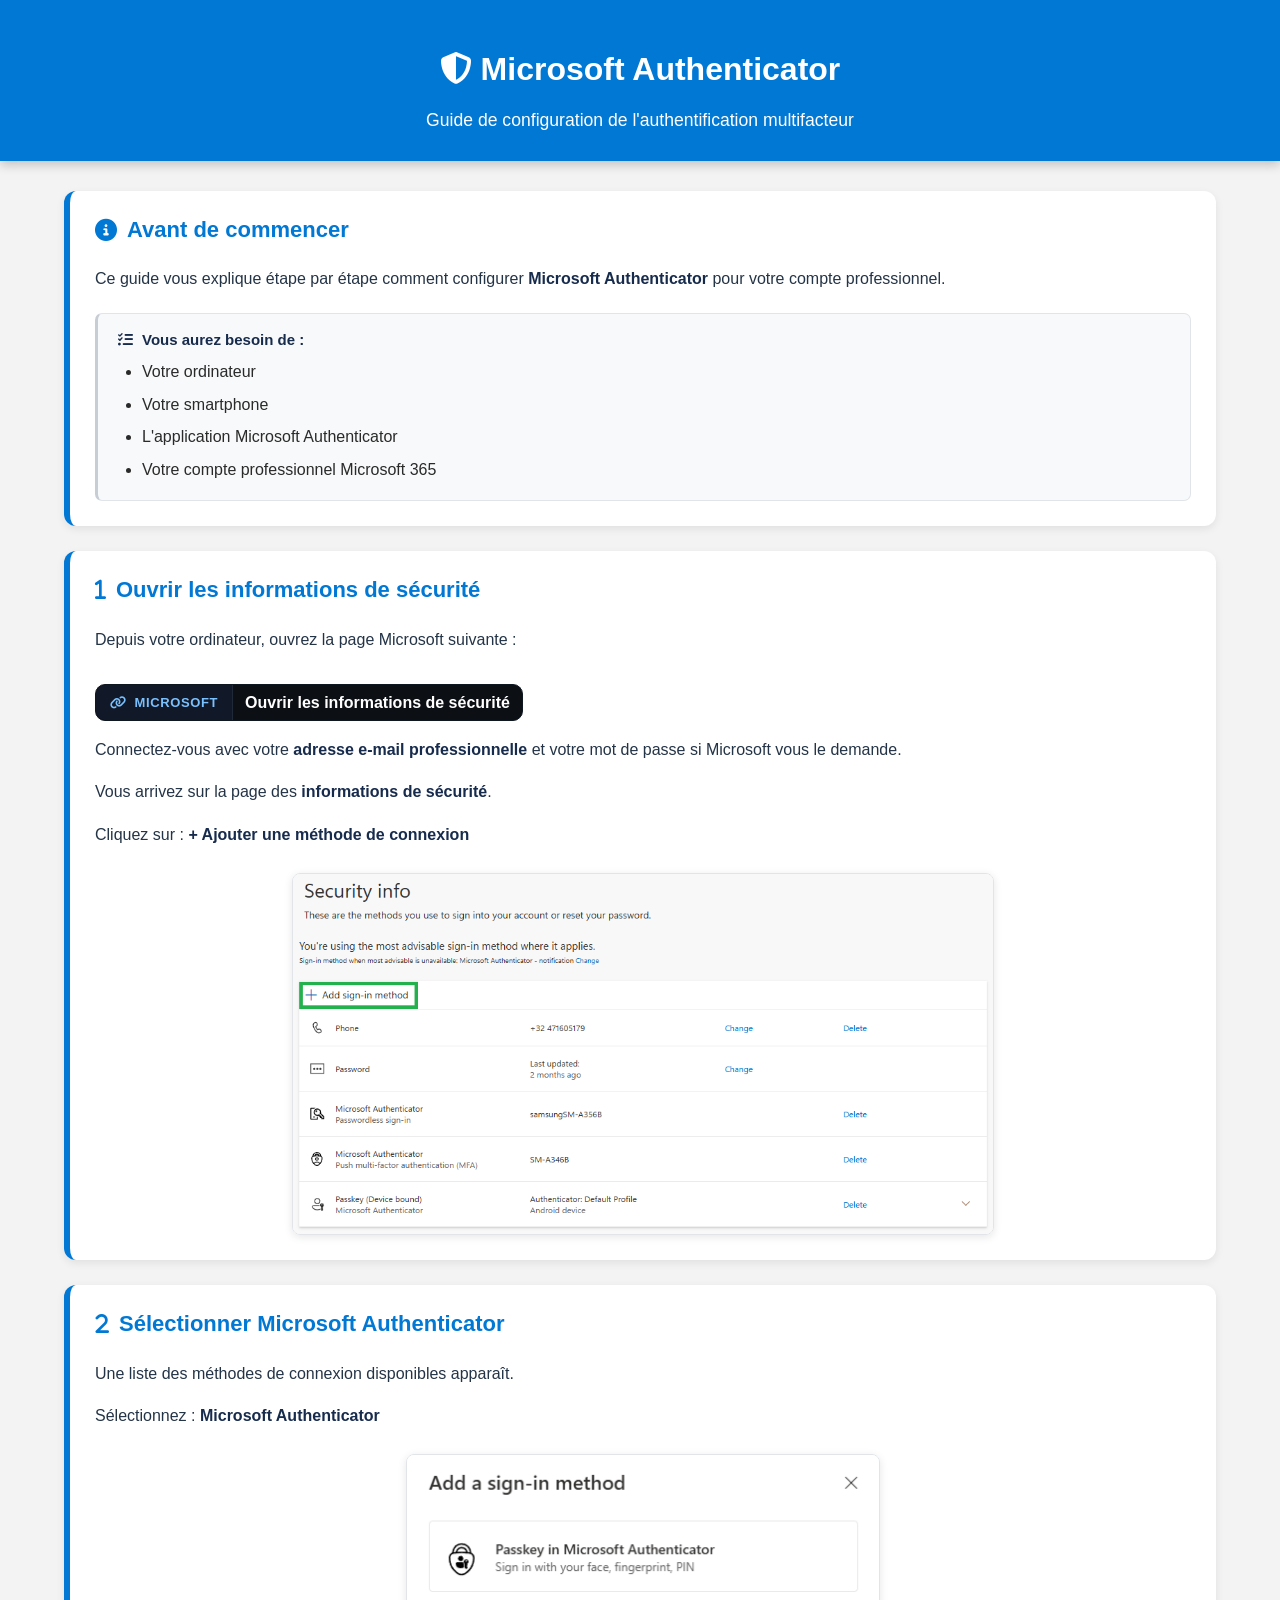
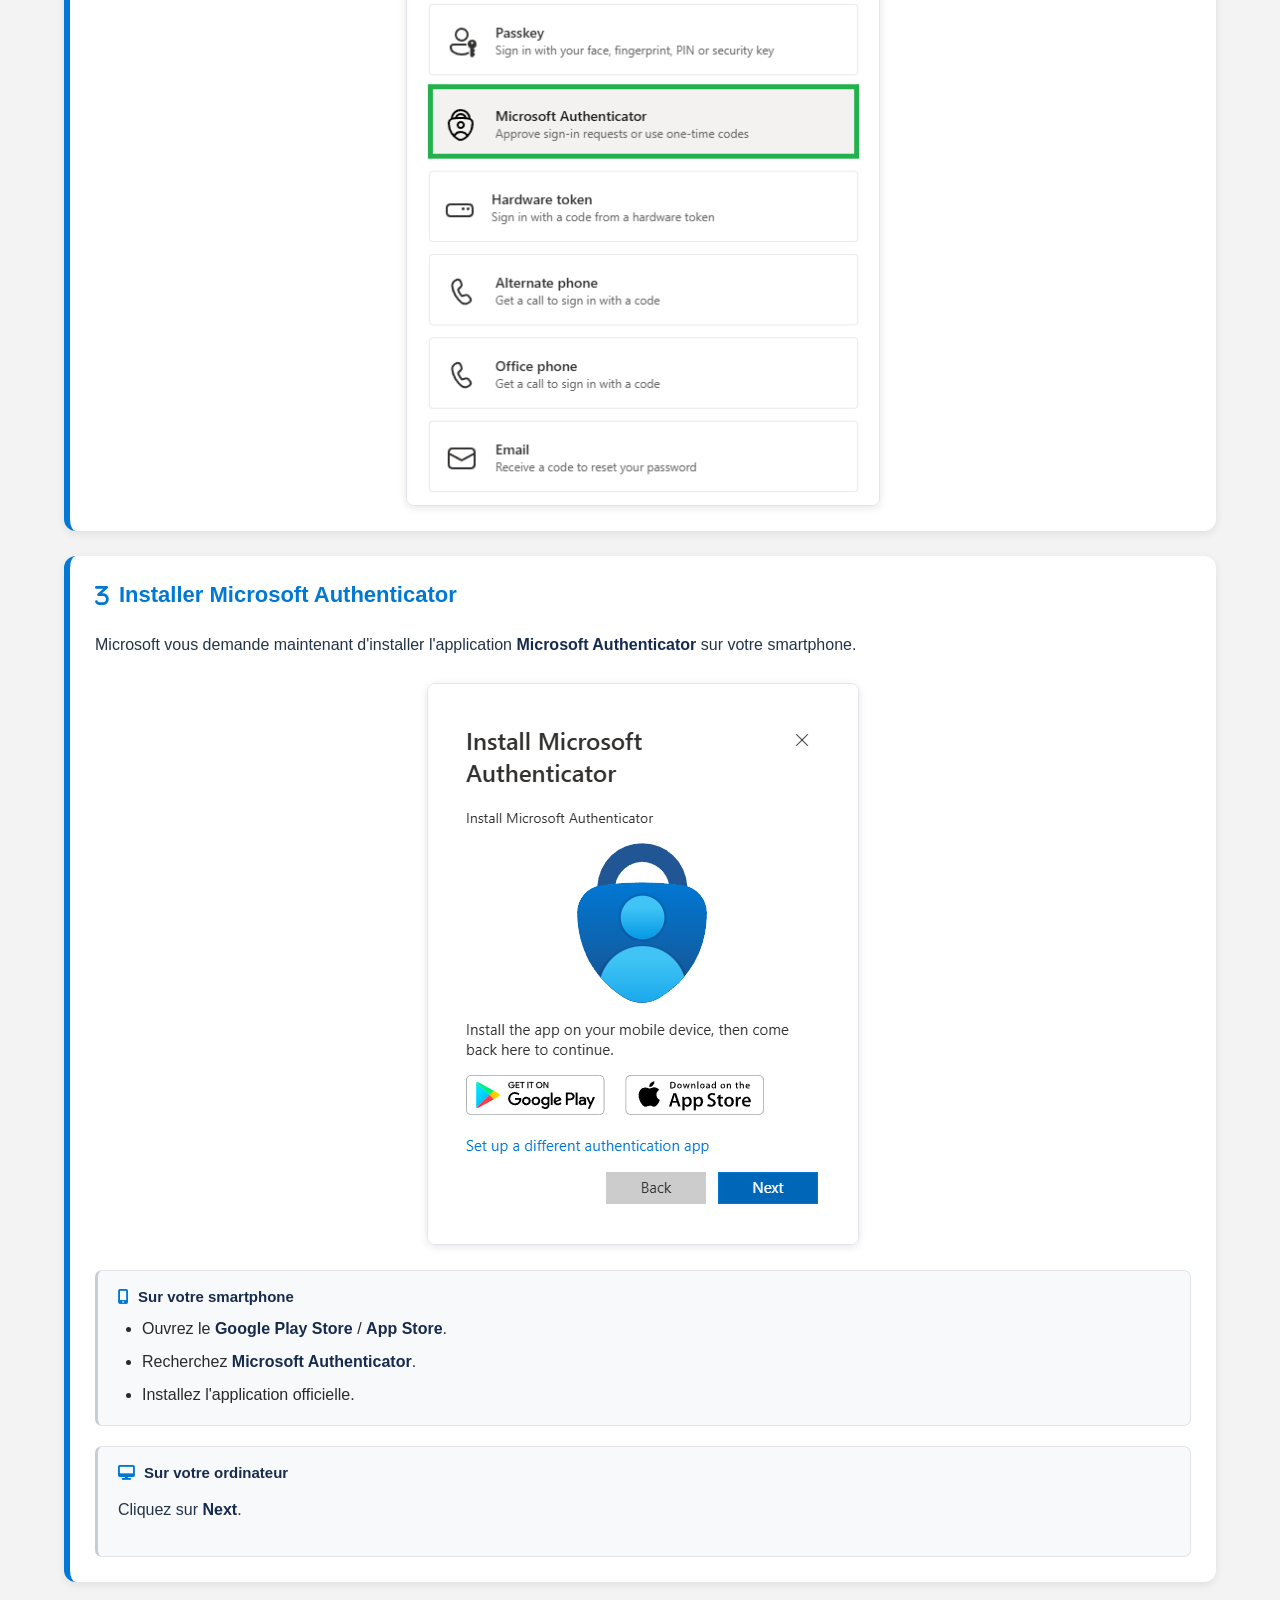
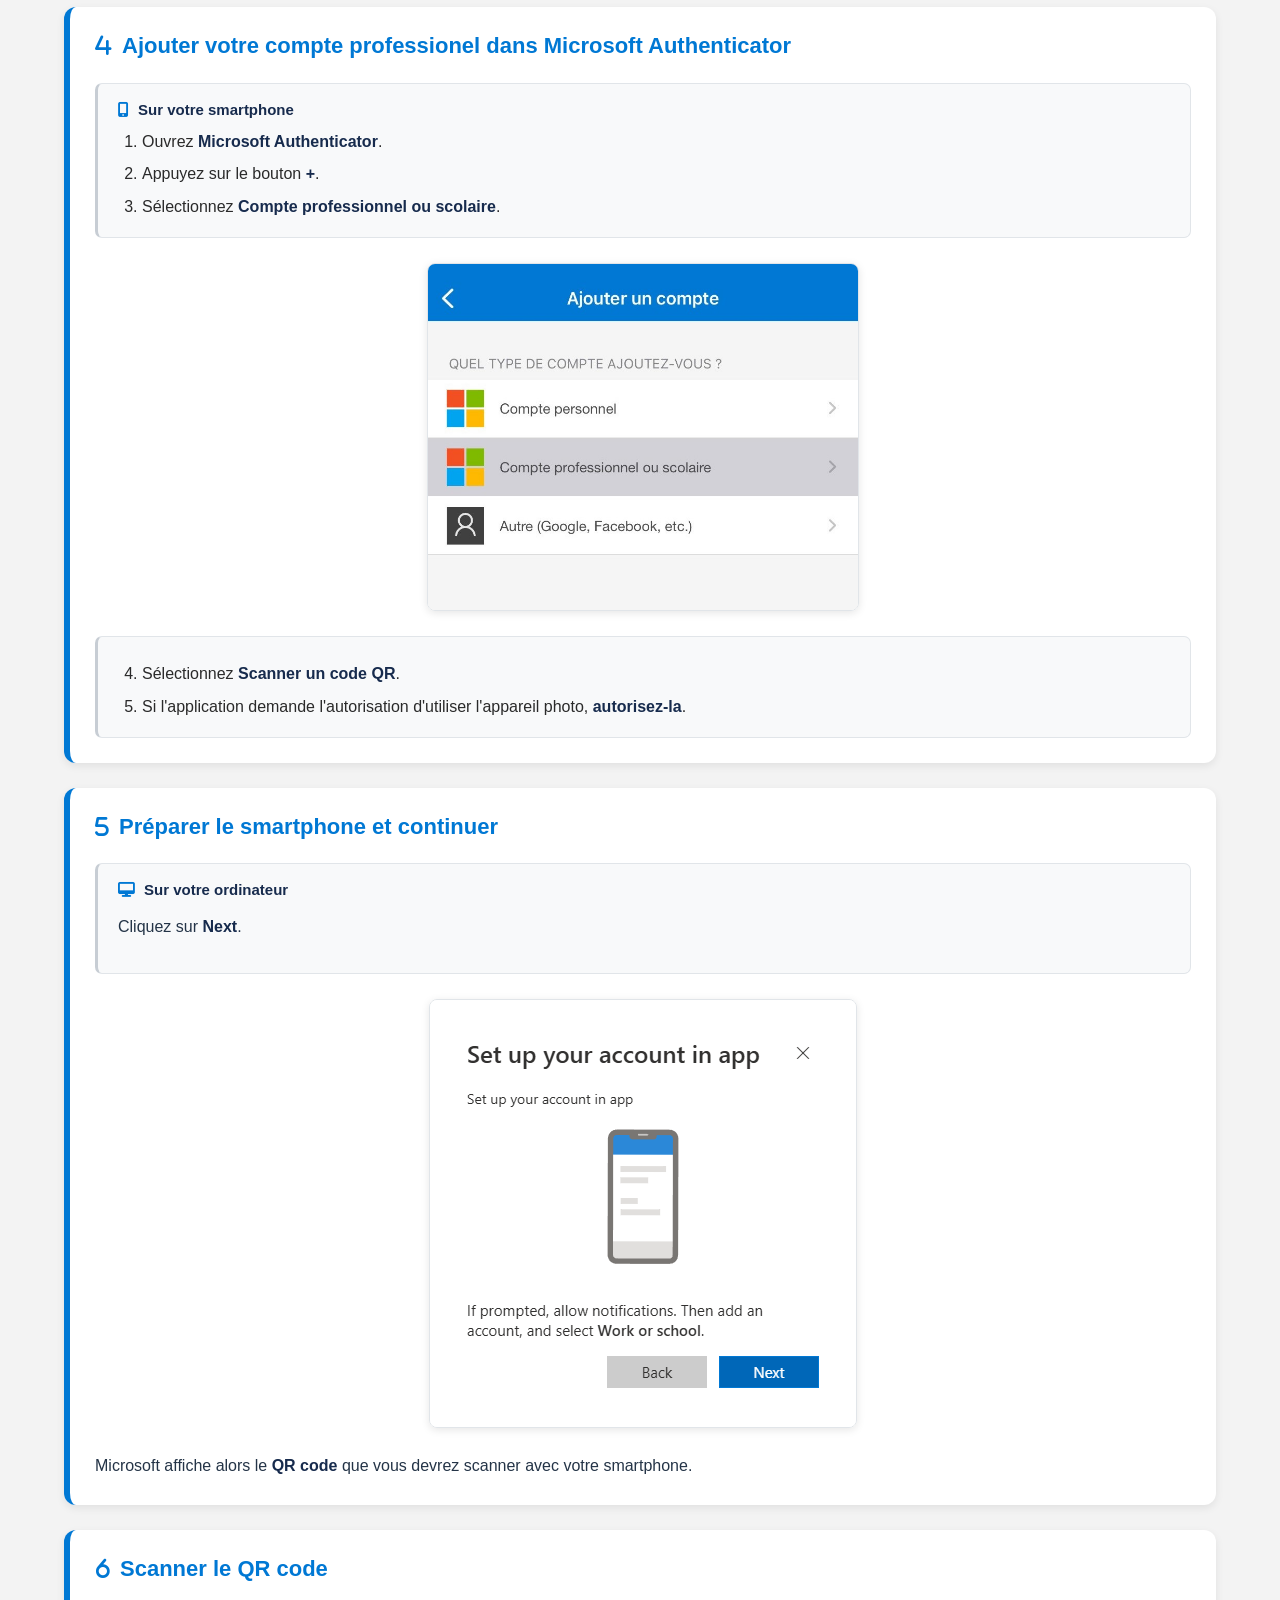
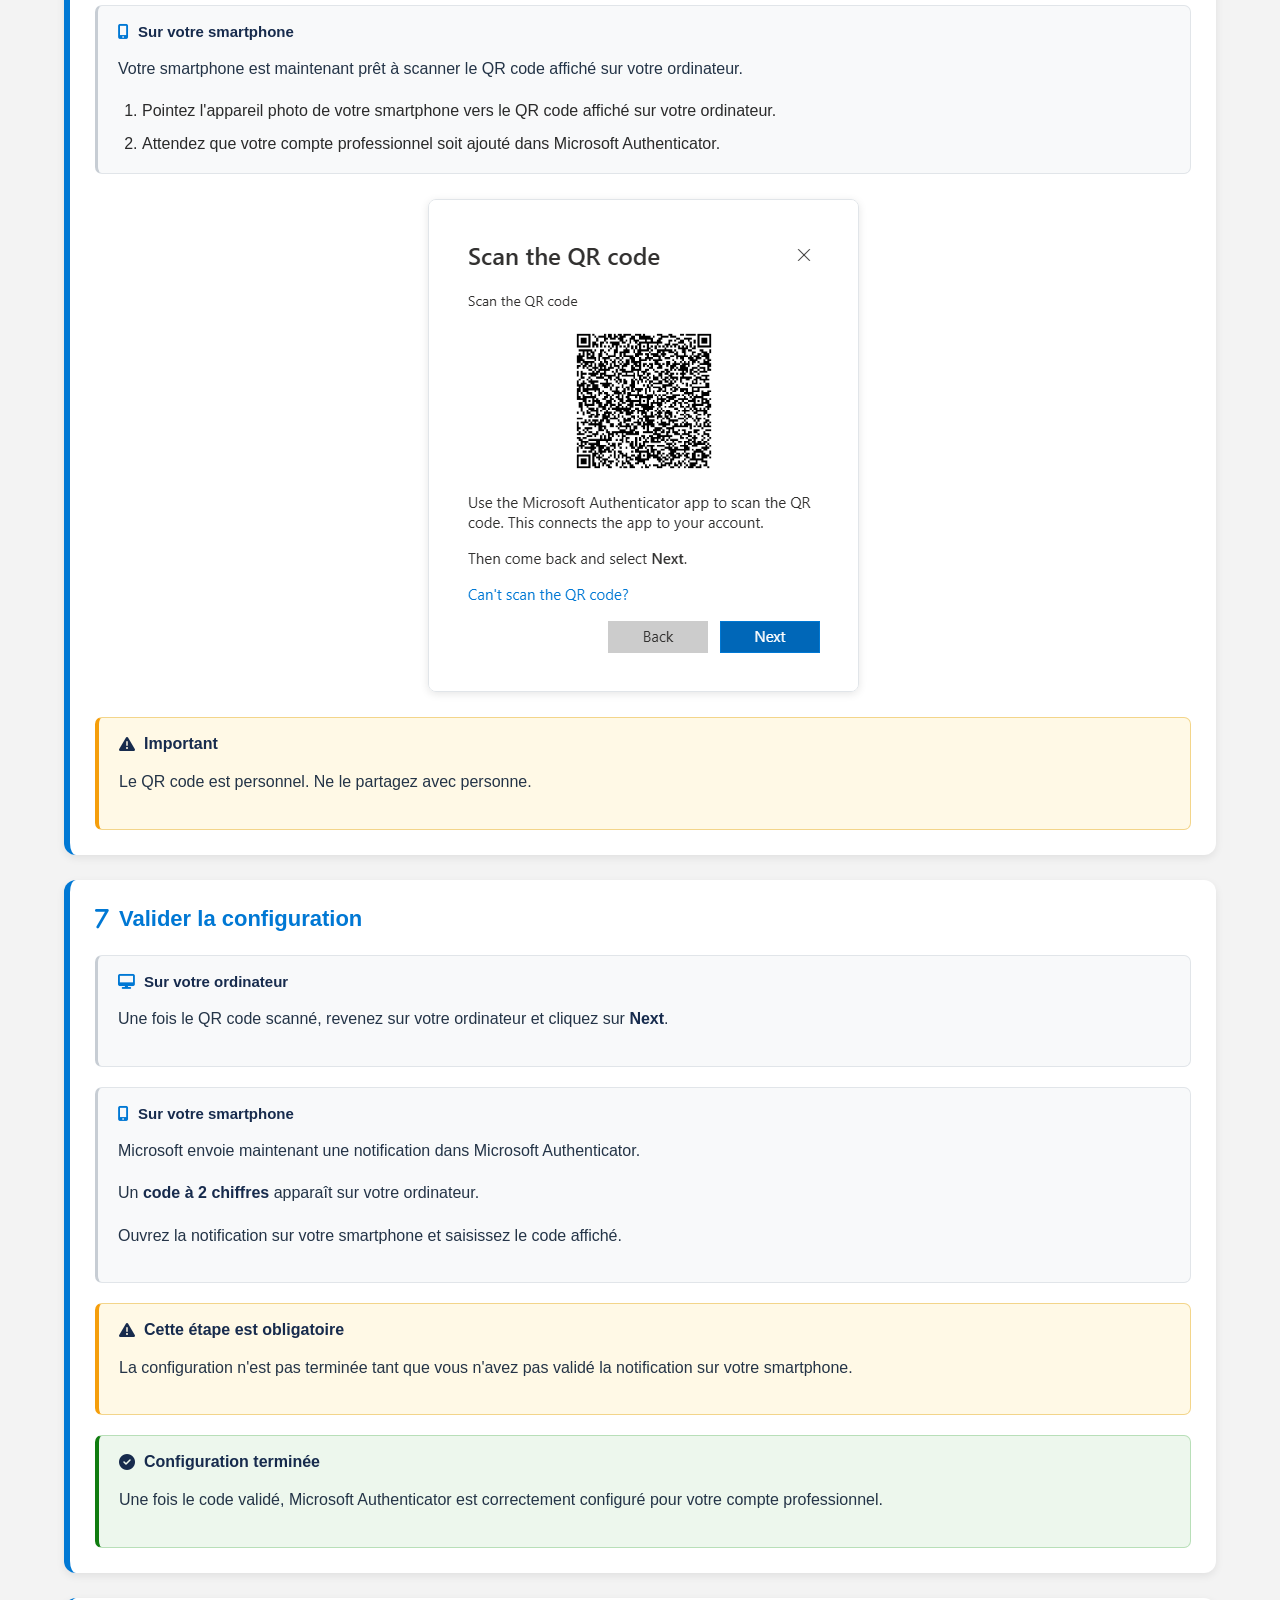
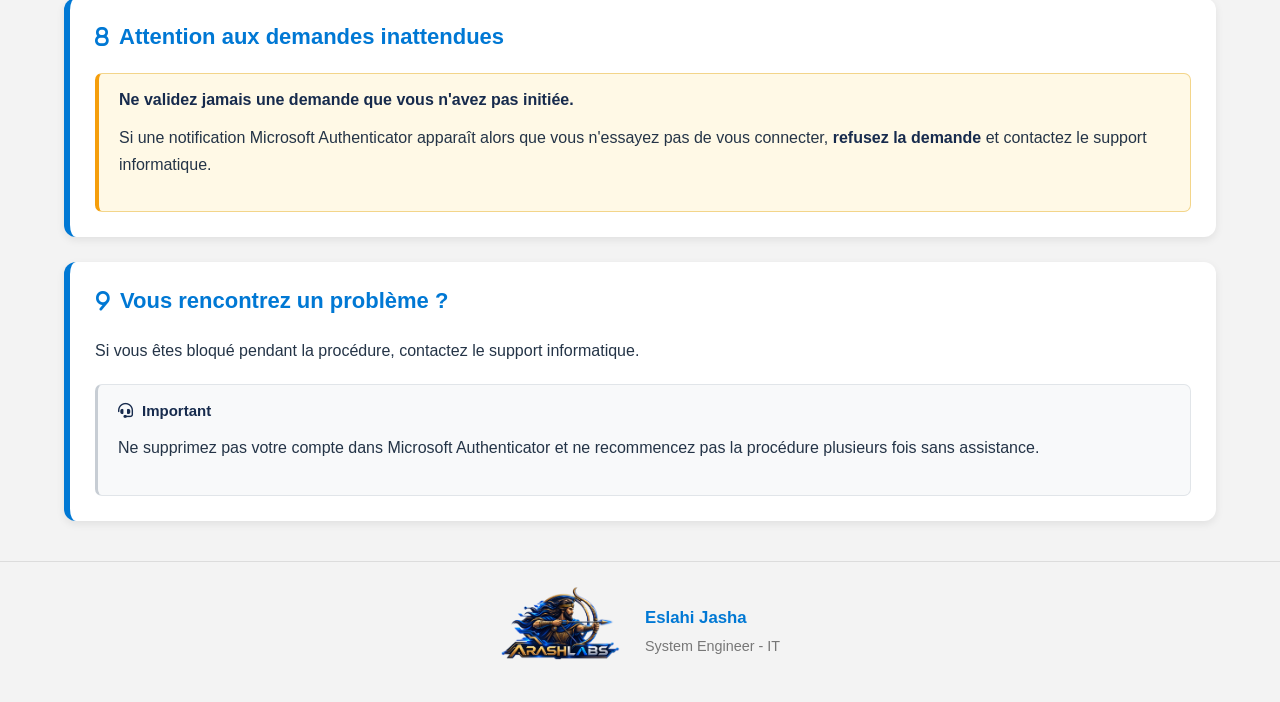
==== commit d6c53c24: "update logo" ====
--- a/microsoft-authenticator/index.html
+++ b/microsoft-authenticator/index.html
@@ -576,7 +576,7 @@
     <div class="footer-content">
 
         <img
-            src="../../arashlabs.png"
+            src="../arashlabs.png"
             class="footer-logo"
             alt="ArashLabs">
 
